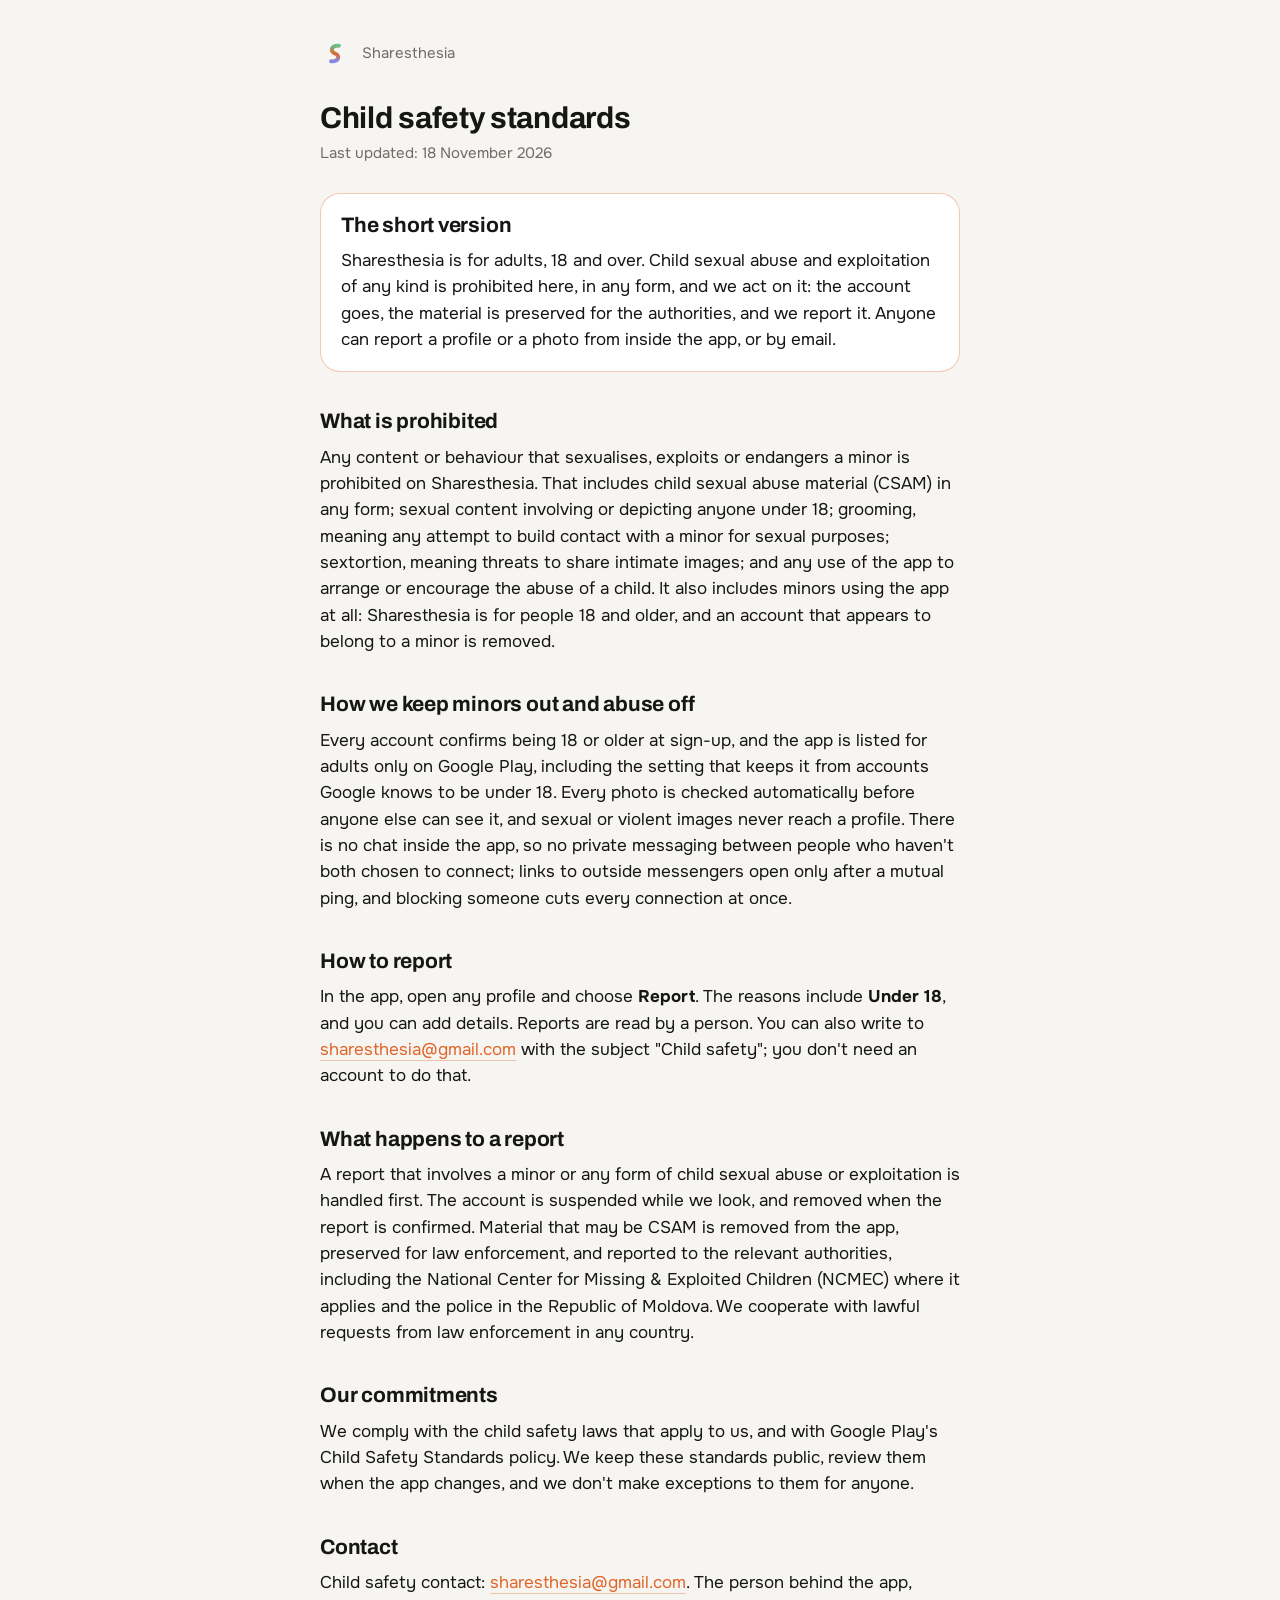
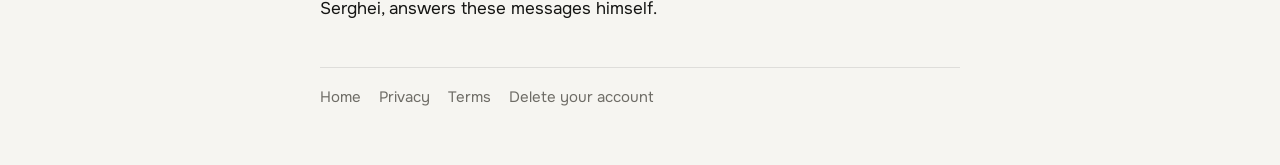
==== child-safety.html @ ee9aedf1 "Add files via upload" ====
<!doctype html>
<html lang="en">
<head>
<meta charset="utf-8">
<meta name="viewport" content="width=device-width, initial-scale=1">
<title>Child safety standards · Sharesthesia</title>
<meta name="description" content="Sharesthesia's standards against child sexual abuse and exploitation, how to report, and whom to contact.">
<link rel="preconnect" href="https://fonts.googleapis.com">
<link rel="stylesheet" href="https://fonts.googleapis.com/css2?family=Archivo:wght@600;700&family=Onest:wght@400;500;600&display=swap">
<link rel="stylesheet" href="style.css">
</head>
<body>
<main>
<header class="top">
  <svg viewBox="0 0 108 108" aria-hidden="true"><defs><linearGradient id="sg" x1="0" y1="24" x2="0" y2="84" gradientUnits="userSpaceOnUse"><stop offset="0" stop-color="#5FC58C"/><stop offset=".5" stop-color="#E0662A"/><stop offset="1" stop-color="#8189F2"/></linearGradient></defs><path d="M68 26 C40 24 34 46 54 54 C74 62 68 84 40 82" fill="none" stroke="url(#sg)" stroke-width="14" stroke-linecap="round"/></svg>
  <a href="./">Sharesthesia</a>
</header>

<h1>Child safety standards</h1>
<p class="kick">Last updated: 18 November 2026</p>

<section class="card short">
  <h2>The short version</h2>
  <p>Sharesthesia is for adults, 18 and over. Child sexual abuse and exploitation of any kind is prohibited here, in any form, and we act on it: the account goes, the material is preserved for the authorities, and we report it. Anyone can report a profile or a photo from inside the app, or by email.</p>
</section>

<h2>What is prohibited</h2>
<p>Any content or behaviour that sexualises, exploits or endangers a minor is prohibited on Sharesthesia. That includes child sexual abuse material (CSAM) in any form; sexual content involving or depicting anyone under 18; grooming, meaning any attempt to build contact with a minor for sexual purposes; sextortion, meaning threats to share intimate images; and any use of the app to arrange or encourage the abuse of a child. It also includes minors using the app at all: Sharesthesia is for people 18 and older, and an account that appears to belong to a minor is removed.</p>

<h2>How we keep minors out and abuse off</h2>
<p>Every account confirms being 18 or older at sign-up, and the app is listed for adults only on Google Play, including the setting that keeps it from accounts Google knows to be under 18. Every photo is checked automatically before anyone else can see it, and sexual or violent images never reach a profile. There is no chat inside the app, so no private messaging between people who haven't both chosen to connect; links to outside messengers open only after a mutual ping, and blocking someone cuts every connection at once.</p>

<h2>How to report</h2>
<p>In the app, open any profile and choose <b>Report</b>. The reasons include <b>Under 18</b>, and you can add details. Reports are read by a person. You can also write to <a href="mailto:sharesthesia@gmail.com?subject=Child%20safety">sharesthesia@gmail.com</a> with the subject "Child safety"; you don't need an account to do that.</p>

<h2>What happens to a report</h2>
<p>A report that involves a minor or any form of child sexual abuse or exploitation is handled first. The account is suspended while we look, and removed when the report is confirmed. Material that may be CSAM is removed from the app, preserved for law enforcement, and reported to the relevant authorities, including the National Center for Missing &amp; Exploited Children (NCMEC) where it applies and the police in the Republic of Moldova. We cooperate with lawful requests from law enforcement in any country.</p>

<h2>Our commitments</h2>
<p>We comply with the child safety laws that apply to us, and with Google Play's Child Safety Standards policy. We keep these standards public, review them when the app changes, and we don't make exceptions to them for anyone.</p>

<h2>Contact</h2>
<p>Child safety contact: <a href="mailto:sharesthesia@gmail.com">sharesthesia@gmail.com</a>. The person behind the app, Serghei, answers these messages himself.</p>

<footer class="foot">
  <a href="./">Home</a>
  <a href="privacy.html">Privacy</a>
  <a href="terms.html">Terms</a>
  <a href="delete-account.html">Delete your account</a>
</footer>
</main>
</body>
</html>
---- style.css ----
/* Sharesthesia site: the app's own palette, one narrow column, nothing to operate. */
:root{
  --ground:#121211; --raised:#1C1B19; --line:rgba(241,240,235,.10);
  --ink:#F1F0EB; --second:#C9C7BF; --muted:#A8A69E;
  --music:#5FC58C; --games:#8189F2; --brand:#E0662A; --straw:#E3D48B;
  --display:"Archivo",system-ui,sans-serif; --text:"Onest",system-ui,sans-serif;
  color-scheme:dark;
}
@media (prefers-color-scheme: light){
  :root{ --ground:#F6F5F1; --raised:#FFFFFF; --line:rgba(18,18,17,.10);
    --ink:#161614; --second:#3E3D39; --muted:#6E6C66; color-scheme:light; }
}
*{box-sizing:border-box}
html{background:var(--ground)}
body{margin:0;background:var(--ground);color:var(--ink);font-family:var(--text);font-size:17px;line-height:1.55;
  padding:0 20px 56px}
main{max-width:640px;margin:0 auto}
a{color:var(--brand);text-decoration:none;border-bottom:1px solid rgba(224,102,42,.35)}
a:hover{border-bottom-color:var(--brand)}
h1,h2,h3{font-family:var(--display);margin:0;text-wrap:balance;letter-spacing:-.01em}
h1{font-size:30px;line-height:1.15;margin:8px 0 6px}
h2{font-size:21px;line-height:1.25;margin:36px 0 10px}
h3{font-size:17px;line-height:1.3;margin:22px 0 6px;font-family:var(--text);font-weight:600}
p{margin:0 0 12px}
ul{margin:0 0 12px;padding-left:22px}
li{margin:0 0 6px}
li::marker{color:var(--muted)}
.top{display:flex;align-items:center;gap:12px;padding:36px 0 22px}
.top svg{width:30px;height:35px;flex:none}
.top a{border:0;color:var(--muted);font-size:15px}
.top a:hover{color:var(--ink)}
.kick{color:var(--muted);font-size:15px;margin-bottom:28px}
.card{background:var(--raised);border:1px solid var(--line);border-radius:20px;padding:18px 20px;margin:0 0 14px}
.card p:last-child,.card ul:last-child{margin-bottom:0}
.short{border-color:rgba(224,102,42,.35)}
.short h2{margin-top:0}
.sub{color:var(--second)}
.note{color:var(--muted);font-size:15px}
.pill{display:inline-block;padding:0 8px;border-radius:7px;font-family:var(--display);font-weight:600;font-size:15px;line-height:22px;white-space:nowrap}
.pill.m{background:rgba(95,197,140,.14);color:var(--music)}
.pill.g{background:rgba(129,137,242,.16);color:var(--games)}
.pill.y{background:rgba(227,212,139,.16);color:#B99F2E}
@media (prefers-color-scheme: dark){ .pill.y{color:var(--straw)} }
.links{display:grid;gap:10px;margin:22px 0}
.links a{display:block;background:var(--raised);border:1px solid var(--line);border-radius:16px;padding:14px 16px;color:var(--ink);font-weight:600}
.links a span{display:block;font-weight:400;color:var(--muted);font-size:15px;margin-top:2px}
.links a:hover{border-color:rgba(224,102,42,.5)}
.foot{margin-top:44px;padding-top:18px;border-top:1px solid var(--line);color:var(--muted);font-size:15px;display:flex;flex-wrap:wrap;gap:8px 18px}
.foot a{color:var(--muted);border:0}
.foot a:hover{color:var(--ink)}
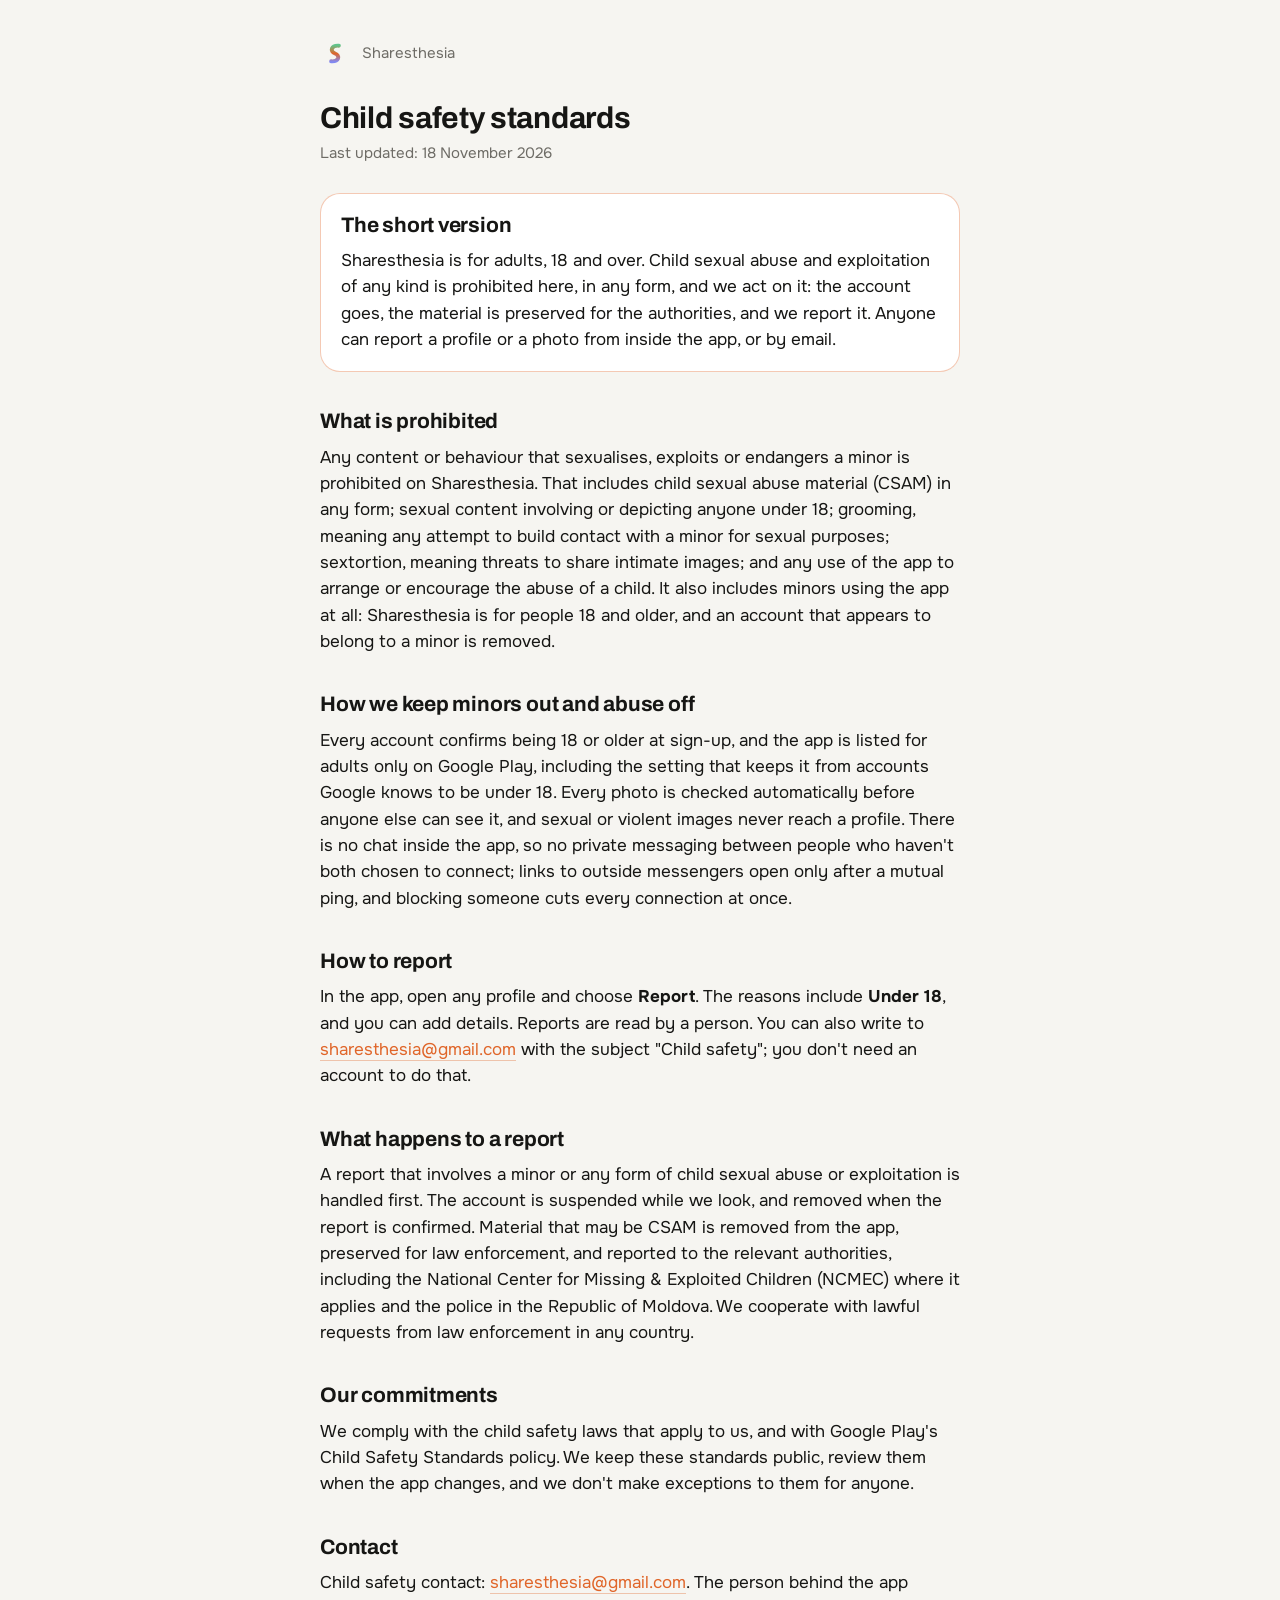
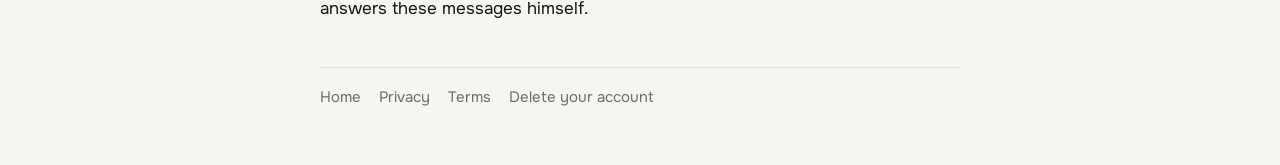
==== commit 82943dc4: "Add files via upload" ====
--- a/child-safety.html
+++ b/child-safety.html
@@ -40,7 +40,7 @@
 <p>We comply with the child safety laws that apply to us, and with Google Play's Child Safety Standards policy. We keep these standards public, review them when the app changes, and we don't make exceptions to them for anyone.</p>
 
 <h2>Contact</h2>
-<p>Child safety contact: <a href="mailto:sharesthesia@gmail.com">sharesthesia@gmail.com</a>. The person behind the app, Serghei, answers these messages himself.</p>
+<p>Child safety contact: <a href="mailto:sharesthesia@gmail.com">sharesthesia@gmail.com</a>. The person behind the app answers these messages himself.</p>
 
 <footer class="foot">
   <a href="./">Home</a>
